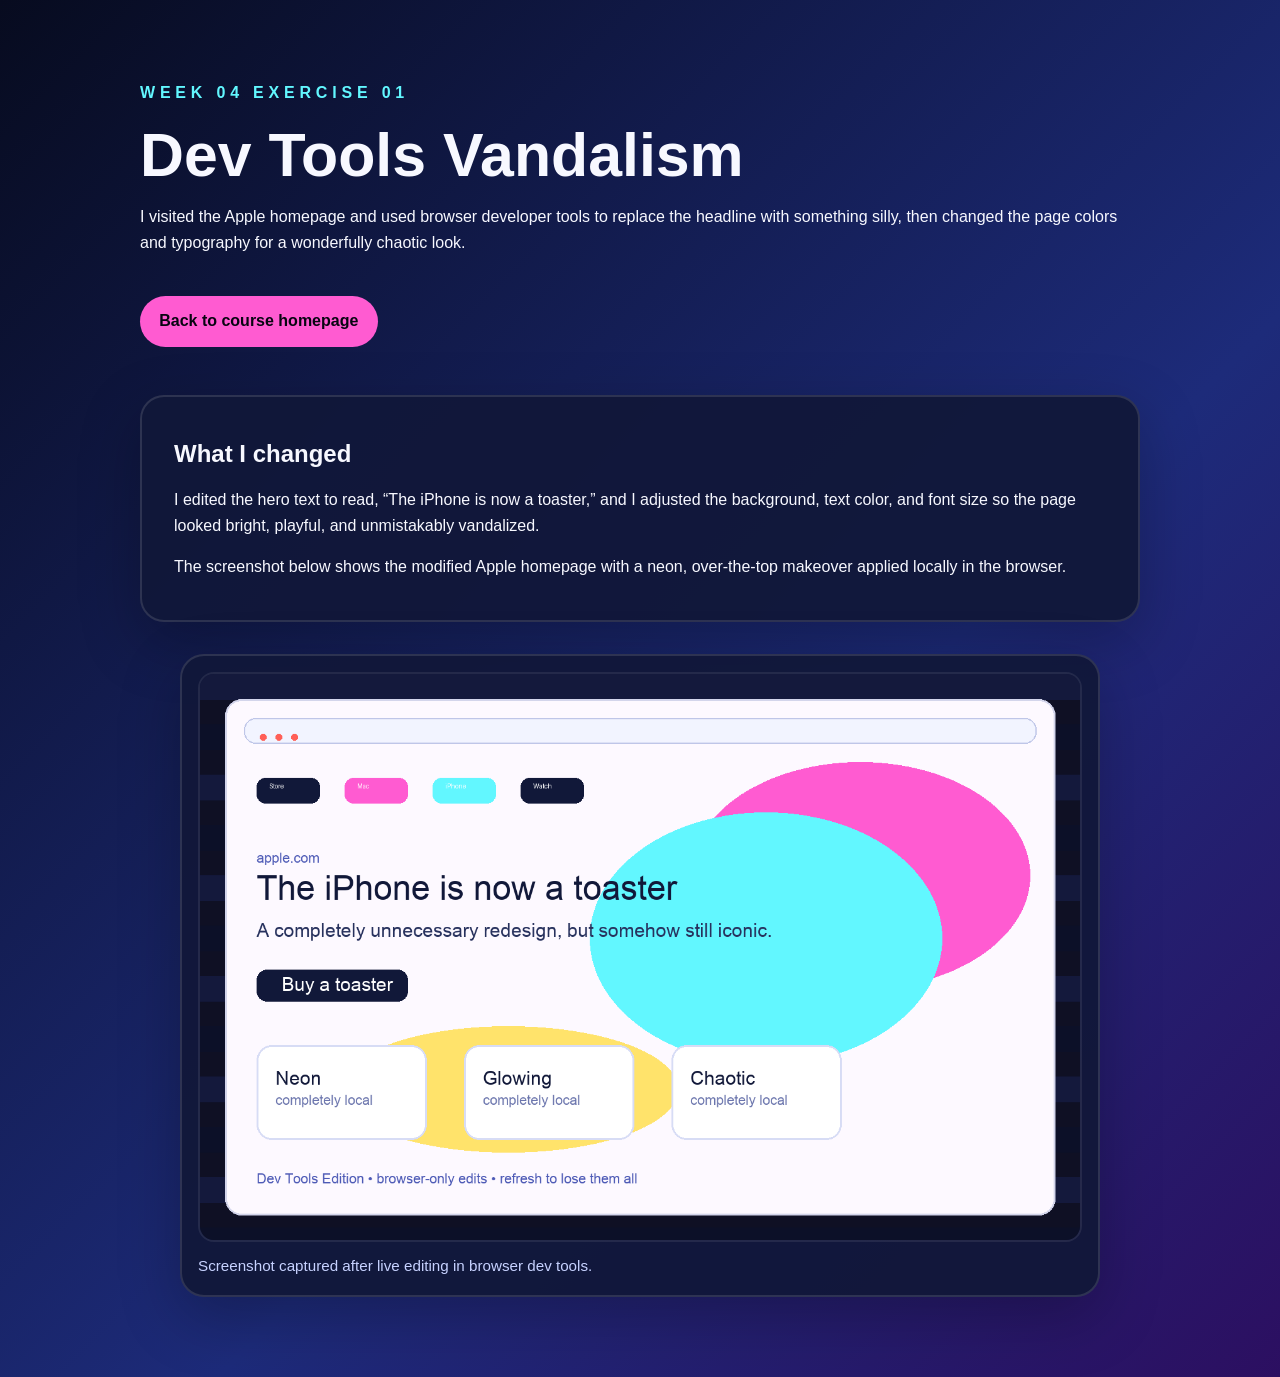
==== week-04-exercise-01/index.html @ a084ad2d "Add Week 04 dev tools vandalism exercise" ====
<!DOCTYPE html>
<html lang="en">
    <head>
        <meta charset="UTF-8" />
        <meta name="viewport" content="width=device-width, initial-scale=1.0" />
        <title>Week 04 Exercise 01: Dev Tools Vandalism</title>
        <link rel="stylesheet" href="style.css" />
    </head>
    <body>
        <header class="hero">
            <p class="eyebrow">Week 04 Exercise 01</p>
            <h1>Dev Tools Vandalism</h1>
            <p>
                I visited the Apple homepage and used browser developer tools to
                replace the headline with something silly, then changed the page
                colors and typography for a wonderfully chaotic look.
            </p>
            <a class="back-link" href="../index.html">Back to course homepage</a>
        </header>

        <main class="content">
            <section class="description">
                <h2>What I changed</h2>
                <p>
                    I edited the hero text to read, “The iPhone is now a toaster,”
                    and I adjusted the background, text color, and font size so the
                    page looked bright, playful, and unmistakably vandalized.
                </p>
                <p>
                    The screenshot below shows the modified Apple homepage with a neon,
                    over-the-top makeover applied locally in the browser.
                </p>
            </section>

            <figure class="screenshot-card">
                <img
                    src="devtools-vandalism-screenshot.png"
                    alt="A screenshot of a modified homepage with a silly headline and bright neon colors"
                />
                <figcaption>
                    Screenshot captured after live editing in browser dev tools.
                </figcaption>
            </figure>
        </main>
    </body>
</html>
---- week-04-exercise-01/style.css ----
:root {
    color-scheme: dark;
    --bg: #070b1f;
    --panel: #111839;
    --text: #f7f8ff;
    --accent: #ff5bd1;
    --accent-2: #62f7ff;
}

* {
    box-sizing: border-box;
}

body {
    margin: 0;
    font-family: "Trebuchet MS", "Segoe UI", sans-serif;
    background: linear-gradient(135deg, var(--bg), #1d2b7a 60%, #2c0f61);
    color: var(--text);
    line-height: 1.6;
}

.hero,
.content {
    width: min(1000px, calc(100% - 2rem));
    margin: 0 auto;
}

.hero {
    padding: 4rem 0 2rem;
}

.eyebrow {
    text-transform: uppercase;
    letter-spacing: 0.3rem;
    color: var(--accent-2);
    font-weight: 700;
}

h1,
h2 {
    line-height: 1.1;
}

h1 {
    font-size: clamp(2.4rem, 5vw, 3.8rem);
    margin: 0 0 1rem;
}

.back-link {
    display: inline-block;
    margin-top: 1.5rem;
    padding: 0.8rem 1.2rem;
    border-radius: 999px;
    background: var(--accent);
    color: #080511;
    text-decoration: none;
    font-weight: 700;
}

.content {
    padding: 1rem 0 4rem;
}

.description,
.screenshot-card {
    background: rgba(17, 24, 57, 0.95);
    border: 2px solid rgba(255, 255, 255, 0.12);
    border-radius: 1.5rem;
    box-shadow: 0 20px 60px rgba(0, 0, 0, 0.25);
}

.description {
    padding: 1.5rem 2rem;
    margin-bottom: 2rem;
}

.screenshot-card {
    padding: 1rem;
}

.screenshot-card img {
    display: block;
    width: 100%;
    height: auto;
    border-radius: 1rem;
    border: 2px solid rgba(255, 255, 255, 0.08);
}

figcaption {
    margin-top: 0.8rem;
    color: #c7d2ff;
    font-size: 0.95rem;
}
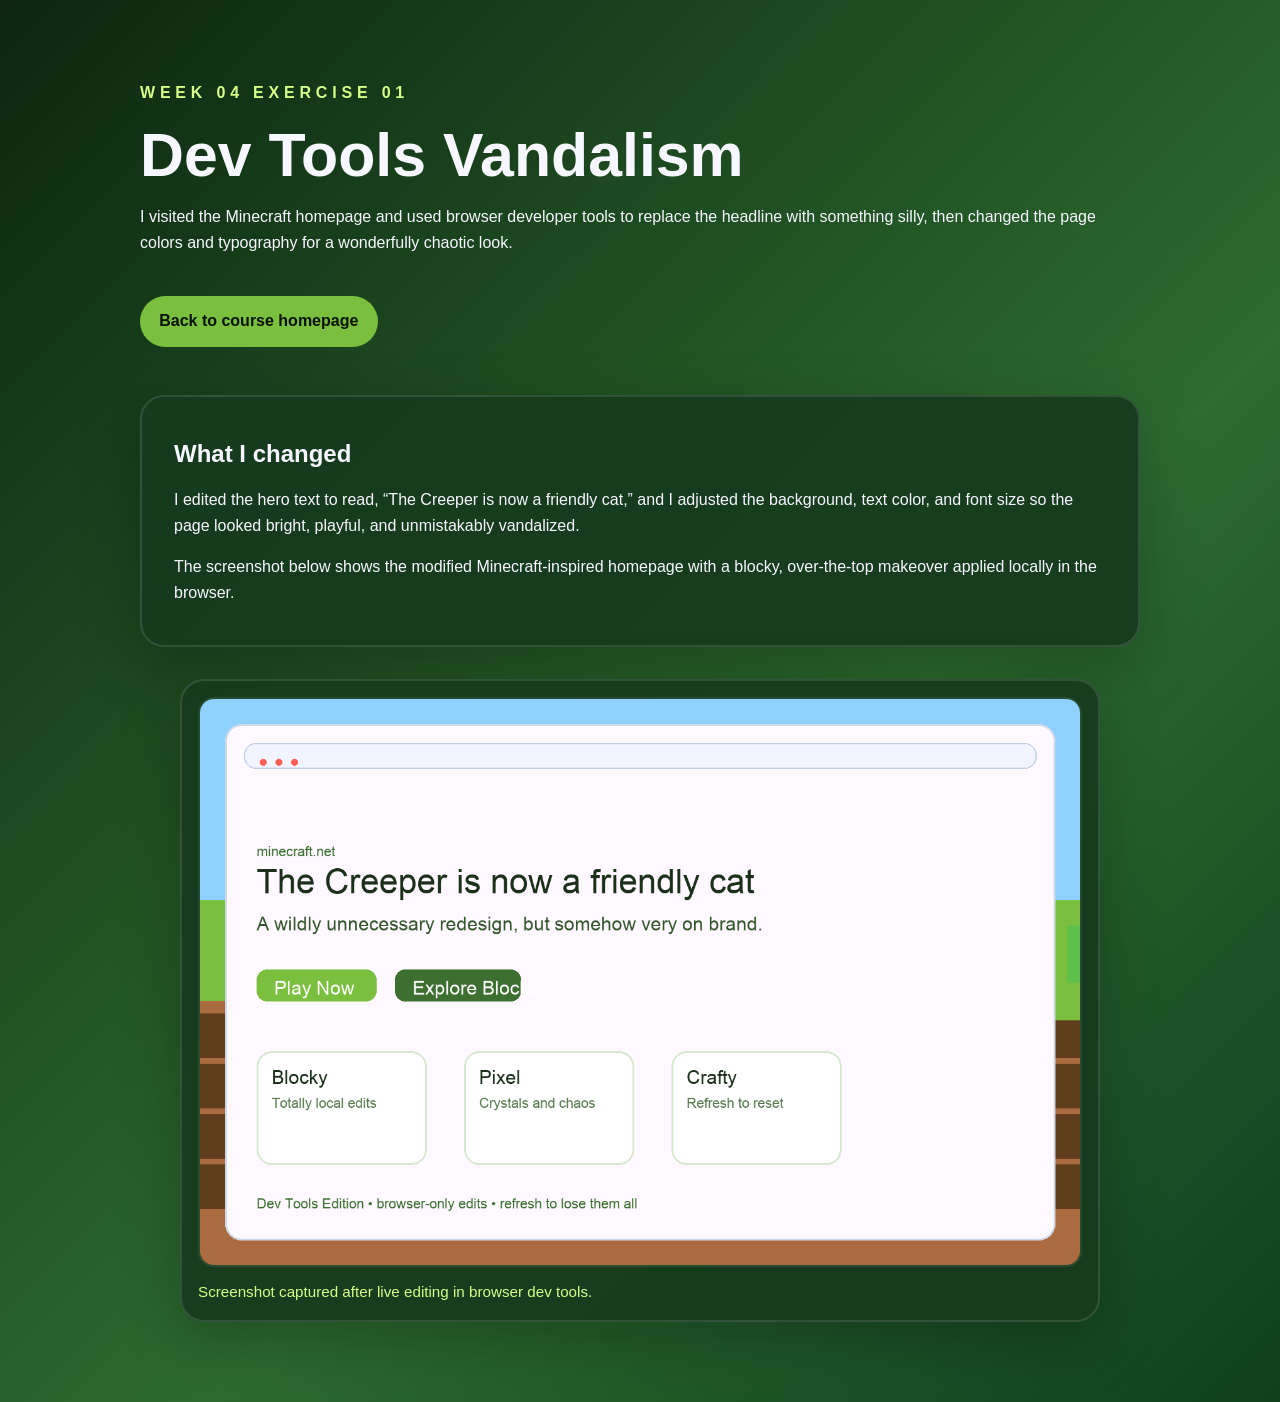
==== commit 41ab886b: "Switch Week 04 exercise to Minecraft theme" ====
--- a/week-04-exercise-01/index.html
+++ b/week-04-exercise-01/index.html
@@ -11,7 +11,7 @@
             <p class="eyebrow">Week 04 Exercise 01</p>
             <h1>Dev Tools Vandalism</h1>
             <p>
-                I visited the Apple homepage and used browser developer tools to
+                I visited the Minecraft homepage and used browser developer tools to
                 replace the headline with something silly, then changed the page
                 colors and typography for a wonderfully chaotic look.
             </p>
@@ -22,20 +22,20 @@
             <section class="description">
                 <h2>What I changed</h2>
                 <p>
-                    I edited the hero text to read, “The iPhone is now a toaster,”
+                    I edited the hero text to read, “The Creeper is now a friendly cat,”
                     and I adjusted the background, text color, and font size so the
                     page looked bright, playful, and unmistakably vandalized.
                 </p>
                 <p>
-                    The screenshot below shows the modified Apple homepage with a neon,
-                    over-the-top makeover applied locally in the browser.
+                    The screenshot below shows the modified Minecraft-inspired homepage
+                    with a blocky, over-the-top makeover applied locally in the browser.
                 </p>
             </section>
 
             <figure class="screenshot-card">
                 <img
                     src="devtools-vandalism-screenshot.png"
-                    alt="A screenshot of a modified homepage with a silly headline and bright neon colors"
+                    alt="A screenshot of a modified Minecraft-style homepage with a silly headline and bright green colors"
                 />
                 <figcaption>
                     Screenshot captured after live editing in browser dev tools.
--- a/week-04-exercise-01/style.css
+++ b/week-04-exercise-01/style.css
@@ -1,10 +1,10 @@
 :root {
     color-scheme: dark;
-    --bg: #070b1f;
-    --panel: #111839;
+    --bg: #0c2610;
+    --panel: #173a1e;
     --text: #f7f8ff;
-    --accent: #ff5bd1;
-    --accent-2: #62f7ff;
+    --accent: #7bbf3f;
+    --accent-2: #d7ff8a;
 }
 
 * {
@@ -14,7 +14,7 @@
 body {
     margin: 0;
     font-family: "Trebuchet MS", "Segoe UI", sans-serif;
-    background: linear-gradient(135deg, var(--bg), #1d2b7a 60%, #2c0f61);
+    background: linear-gradient(135deg, var(--bg), #2d6b2f 60%, #0f3f1f);
     color: var(--text);
     line-height: 1.6;
 }
@@ -52,7 +52,7 @@
     padding: 0.8rem 1.2rem;
     border-radius: 999px;
     background: var(--accent);
-    color: #080511;
+    color: #081208;
     text-decoration: none;
     font-weight: 700;
 }
@@ -63,7 +63,7 @@
 
 .description,
 .screenshot-card {
-    background: rgba(17, 24, 57, 0.95);
+    background: rgba(23, 58, 30, 0.95);
     border: 2px solid rgba(255, 255, 255, 0.12);
     border-radius: 1.5rem;
     box-shadow: 0 20px 60px rgba(0, 0, 0, 0.25);
@@ -88,6 +88,6 @@
 
 figcaption {
     margin-top: 0.8rem;
-    color: #c7d2ff;
+    color: #d7ff8a;
     font-size: 0.95rem;
 }
